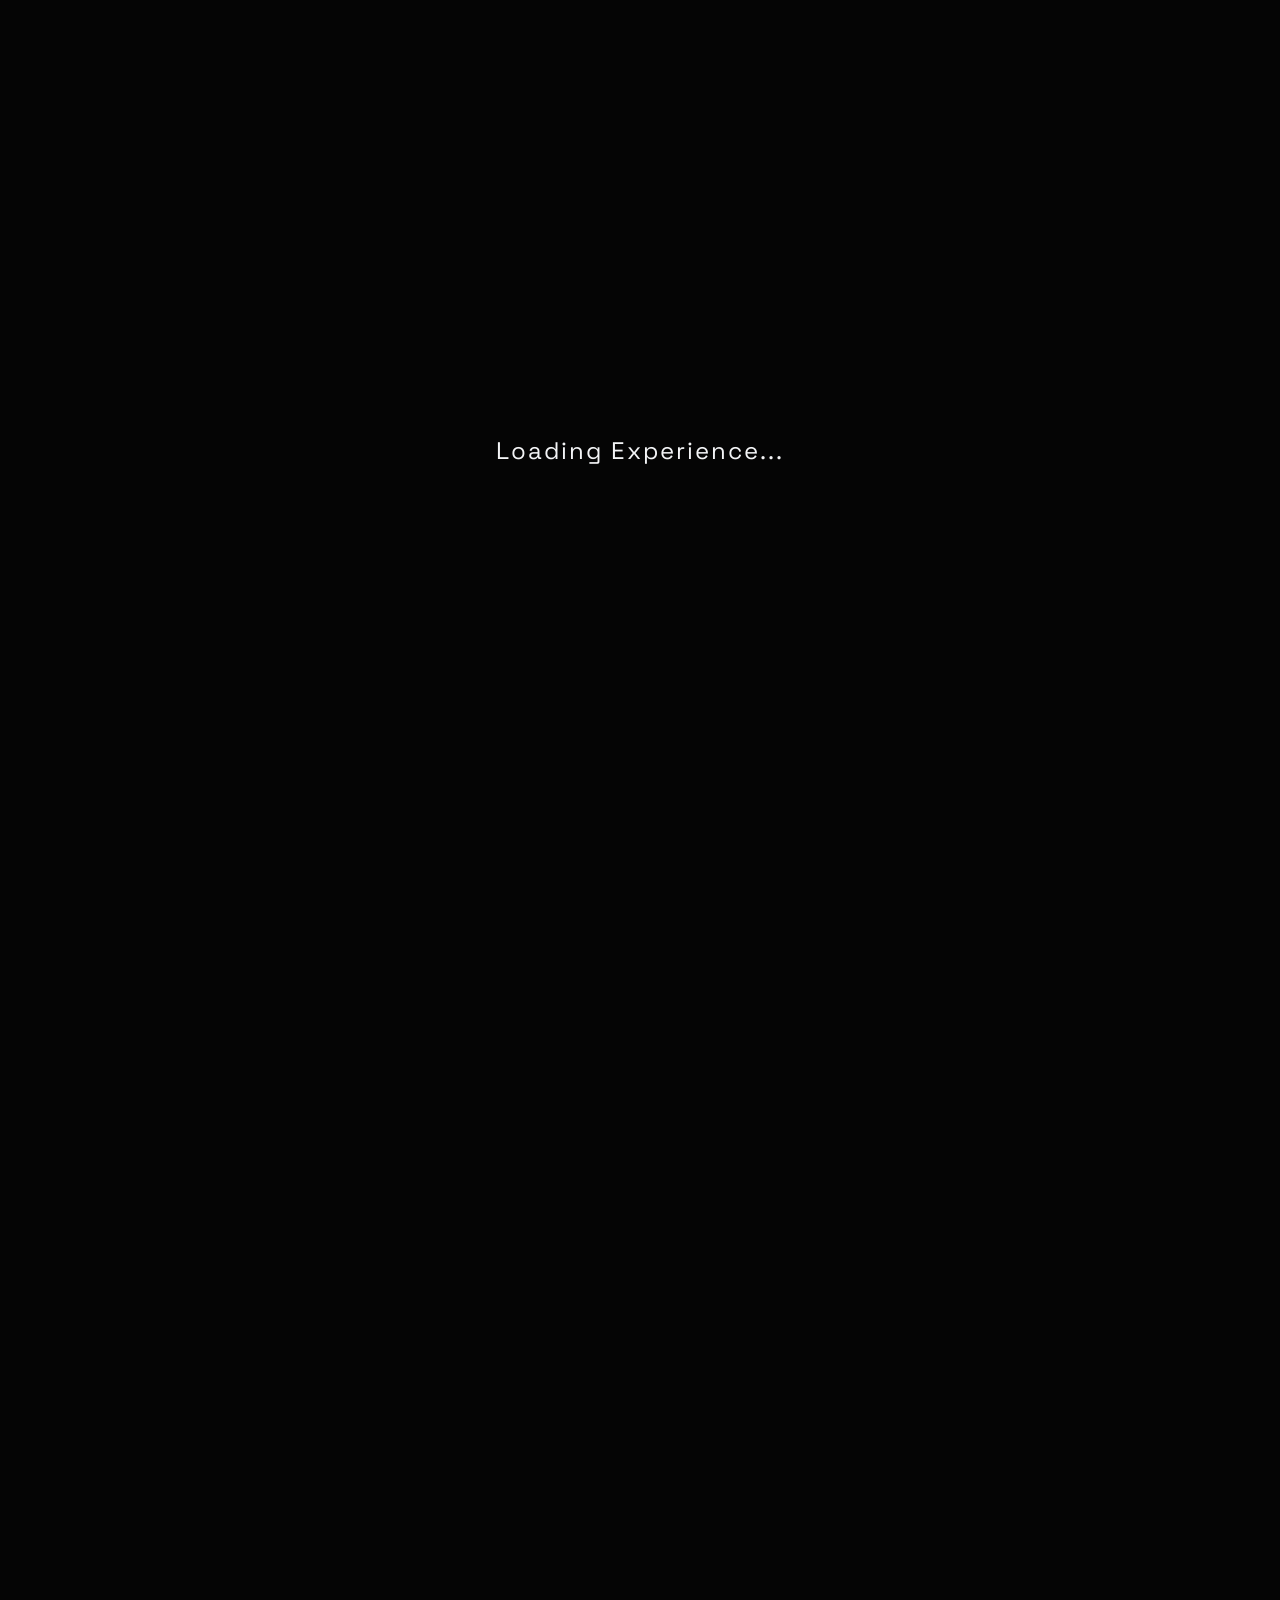
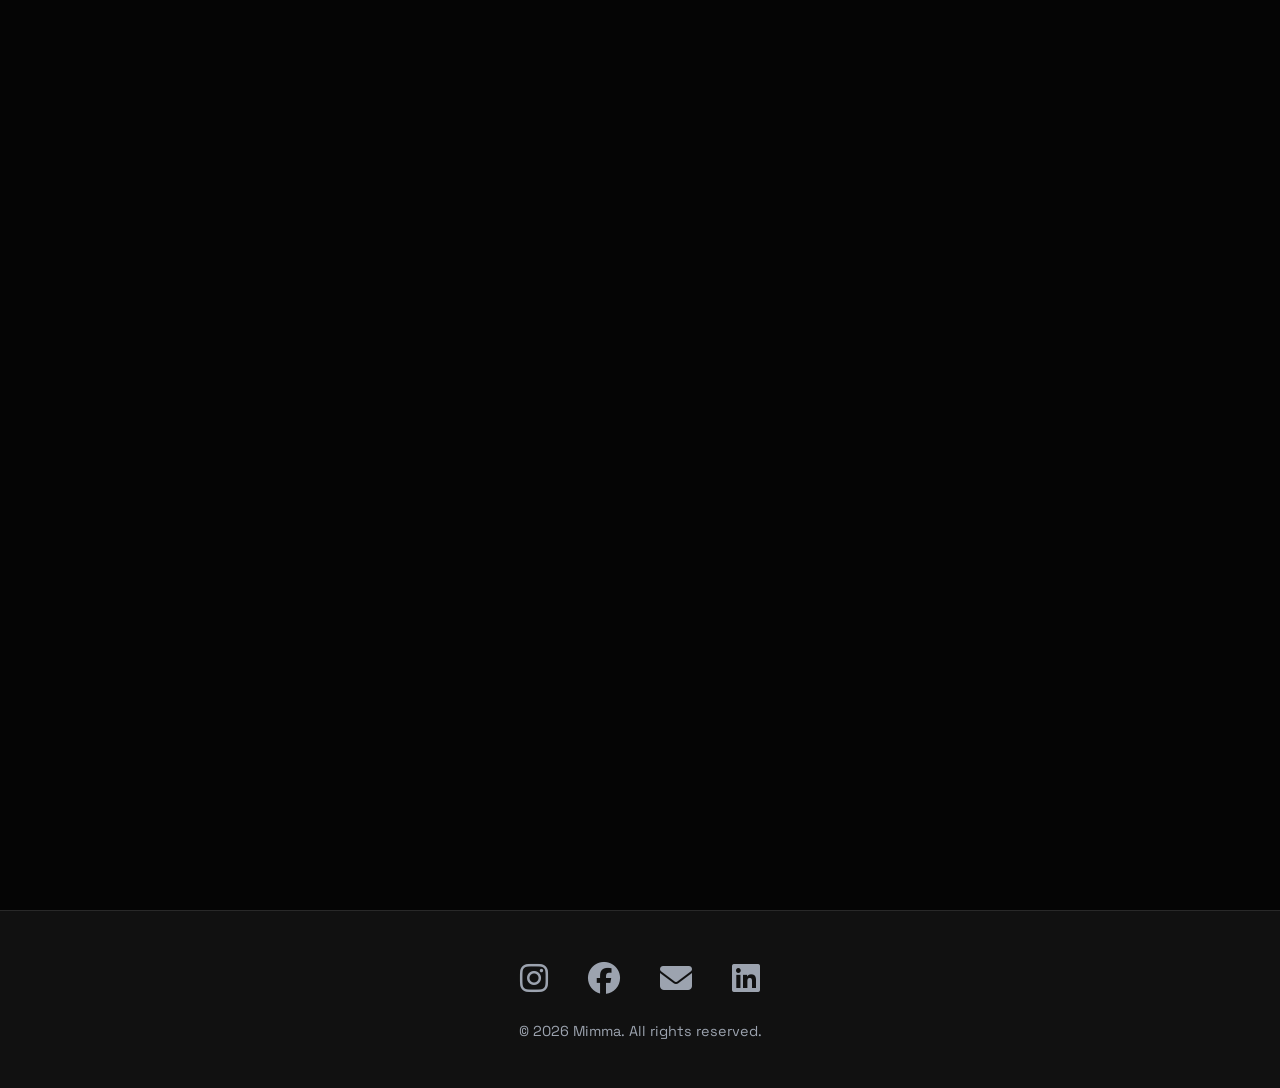
==== index.html @ 3e8c5098 "Update and rename p3.html to index.html" ====
<!DOCTYPE html>
<html lang="en" data-theme="dark">
<head>
    <meta charset="UTF-8">
    <meta name="viewport" content="width=device-width, initial-scale=1.0">
    <title>Mimma Yesmin | Portfolio</title>
    <link rel="stylesheet" href="style.css">
    <link rel="stylesheet" href="https://cdnjs.cloudflare.com/ajax/libs/font-awesome/6.4.0/css/all.min.css">
</head>
<body>

    <div class="preloader">
        <div class="loader-text">Loading Experience...</div>
    </div>

    <nav class="navbar">
        <div class="logo">Mimma<span>.</span></div>
        <ul class="nav-links">
            <li><a href="#home">Home</a></li>
            <li><a href="#about">About Me</a></li>
            <li><a href="#projects">Projects</a></li>
            <li><a href="#skills">Skills</a></li>
            <li><a href="#education">Education</a></li>
            <li><a href="#contact">Contact</a></li>
            <li>
                <button id="theme-toggle">
                    <i class="fa-solid fa-moon"></i>
                </button>
            </li>
        </ul>
    </nav>

    <header id="home" class="hero">
        <div class="hero-content reveal">
            <div class="hero-image">
                <img src="meaw.jpeg" alt="Mimma Yesmin" class="profile-pic"> 
            </div>
            <div class="hero-text">
                <p class="greeting">Welcome to my digital space</p>
                <h1>Mimma Yesmin</h1>
                <h2 class="subtitle">I build <span class="typing-text"></span><span class="cursor-blink">|</span></h2>
                <div class="hero-buttons">
                    <a href="#projects" class="btn primary">View Projects</a>
                    <a href="#contact" class="btn secondary">Let's Talk</a>
                </div>
            </div>
        </div>
        <div class="animated-grid"></div>
    </header>

    <section id="about" class="about-section">
        <div class="section-header reveal">
            <h2>About Me</h2>
            <div class="line"></div>
        </div>
        
        <div class="about-content reveal">
            <div class="about-text">
                <p>Hello! I'm <strong>Mimma Yesmin</strong>. I'm a third year Engineering student majoring in Computer Science and Engineering, with hands-on experience in machine learning and web development.</p>
                <p>I am especially interested in machine learning and Artificial Intelligence. I also like to travel.</p>
            </div>
        </div>
    </section>

    <section id="projects" class="projects-section">
        <div class="section-header reveal">
            <h2>Featured Work</h2>
            <div class="line"></div>
        </div>
        
        <div class="project-grid reveal">
            <div class="project-card">
                <div class="card-header">
                    <i class="fa-solid fa-heart-pulse icon"></i>
                    <div class="links">
                        <a href="#" target="_blank" title="View Source Code">
                            <i class="fa-brands fa-github"></i>
                        </a>
                        <a href="https://prescrima.web.app" target="_blank" title="View Live Project">
                            <i class="fa-solid fa-arrow-up-right-from-square"></i>
                        </a>
                    </div>
                </div>
                <h3>Prescrima</h3>
                <p>A digital healthcare ecosystem for modern medical record management and emergency blood donation coordination.</p>
                <div class="skill-tags">
                    <span>HTML</span>
                    <span>CSS</span>
                    <span>JS</span>
                    <span>Firebase</span>
                </div>
            </div>

            <div class="project-card">
                <div class="card-header">
                    <i class="fa-solid fa-paw icon"></i>
                    <div class="links">
                        <a href="#" target="_blank" title="View Source Code">
                            <i class="fa-brands fa-github"></i>
                        </a>
                        <a href="#" target="_blank" title="View Live Project">
                            <i class="fa-solid fa-arrow-up-right-from-square"></i>
                        </a>
                    </div>
                </div>
                <h3>PetCare</h3>
                <p>A unified frontend architecture bridging e-commerce and scheduling for centralized pet care services.</p>
                <div class="skill-tags">
                    <span>HTML</span>
                    <span>CSS</span>
                    <span>JavaScript</span>
                </div>
            </div>
        </div>
    </section>

    <section id="skills" class="skills-section">
        <div class="section-header reveal">
            <h2>My Skills</h2>
            <div class="line"></div>
        </div>
        
        <div class="skills-grid reveal">
            <div class="skill-box">
                <i class="fa-solid fa-language skill-icon"></i>
                <h3>Language</h3>
                <div class="skill-tags">
                    <span>Bengali</span>
                    <span>English</span>
                    <span>Hindi</span> 
                </div>
            </div>

            <div class="skill-box">
                <i class="fa-solid fa-code skill-icon"></i>
                <h3>Web Development</h3>
                <div class="skill-tags">
                    <span>HTML</span>
                    <span>CSS</span>
                    <span>JavaScript</span> 
                </div>
            </div>

            <div class="skill-box">
                <i class="fa-solid fa-code skill-icon"></i>
                <h3>Programming Language</h3>
                <div class="skill-tags">
                    <span>C</span>
                    <span>C++</span>
                    <span>Python</span>
                    <span>Java</span> 
                    <span>JavaScript</span>
                </div>
            </div>
            
            <div class="skill-box">
                <i class="fa-solid fa-brain skill-icon"></i>
                <h3>Others</h3>
                <div class="skill-tags">
                    <span>DSA</span>
                    <span>OOP</span>
                    <span>Computer Networks</span>
                    <span>Computer Graphics</span>
                    <span>Database Management</span>
                    <span>Digital Signal Processing</span>
                </div>
            </div>

            <div class="skill-box">
                <i class="fa-brands fa-linux skill-icon"></i>
                <h3>Tools & OS</h3>
                <div class="skill-tags">
                    <span>Ubuntu</span>
                    <span>MySQL</span>
                    <span>Cisco Packet Tracer</span>
                    <span>VS Code</span>
                    <span>Github</span>
                    <span>Matlab</span>
                </div>
            </div>
        </div>
    </section>

    <section id="education" class="education-section">
        <div class="section-header reveal">
            <div class="title-with-icon">
                <i class="fa-solid fa-graduation-cap"></i>
                <h2>Education</h2>
            </div>
            <div class="line"></div>
        </div>
        
        <div class="edu-grid reveal">
            <div class="edu-card">
                <div class="edu-content">
                    <h3>B.Sc. in Computer Science & Engineering</h3>
                    <div class="edu-text-wrapper">
                        <span class="edu-institute">Varendra University, Rajshahi</span>
                        <span class="edu-duration">Passing Year: 2027</span>
                    </div>
                </div>
            </div>
            
            <div class="edu-card">
                <div class="edu-content">
                    <h3>Higher School Certificate (HSC)</h3>
                    <div class="edu-text-wrapper">
                        <span class="edu-institute">Metropolitan College, Sapura</span>
                        <span class="edu-duration">Passing Year: 2021 - GPA: 5.00</span>
                    </div>
                </div>
            </div>
        </div>
    </section>

   <section id="contact" class="contact-section reveal">
        <div class="contact-container">
            <div class="contact-left">
                <span class="contact-label">CONTACT</span>
                <h2 class="contact-heading">Let's turn ideas into digital reality.</h2>
                <p class="contact-desc">I'm open to Web Development, Machine Learning, and innovative tech opportunities.</p>
                
                <div class="contact-buttons">
                    <a href="mailto:mimmayesmin@gmail.com" class="c-btn c-btn-primary">Email Me <i class="fa-regular fa-envelope"></i></a>
                    <a href="https://linkedin.com/in/mimma" target="_blank" class="c-btn c-btn-outline">LinkedIn <i class="fa-brands fa-linkedin-in"></i></a>
                    <a href="https://github.com/mimma" target="_blank" class="c-btn c-btn-outline">GitHub <i class="fa-brands fa-github"></i></a>
                </div>
            </div>

            <div class="contact-right">
                <div class="info-card">
                    <div class="info-item">
                        <i class="fa-regular fa-envelope"></i>
                        <span>mimmayesmin@gmail.com</span>
                    </div>
                    <div class="info-item">
                        <i class="fa-brands fa-facebook"></i>
                        <span>Mimma Yesmin</span>
                    </div>
                    
                    <div class="info-item">
                        <i class="fa-brands fa-github"></i>
                        <span>github.com/mimmayesmin</span>
                    </div>
                    <div class="info-item">
                        <i class="fa-solid fa-graduation-cap"></i>
                        <span>Varendra University</span>
                    </div>
                    <div class="info-item">
                        <i class="fa-solid fa-location-dot"></i>
                        <span>Rajshahi, Bangladesh</span>
                    </div>
                </div>
            </div>
        </div>
    </section>


    <footer class="footer">
        <div class="footer-content">
            <div class="social-links">
                <a href="https://instagram.com/mimma_yesmin" target="_blank" title="Instagram"><i class="fa-brands fa-instagram"></i></a>
                <a href="https://facebook.com/mimma.yesmin.2025" target="_blank" title="Facebook"><i class="fa-brands fa-facebook"></i></a>
                <a href="mailto:mimmayesmin@gmail.com" title="Email"><i class="fa-solid fa-envelope"></i></a>
                <a href="https://linkedin.com/in/username" target="_blank" title="LinkedIn"><i class="fa-brands fa-linkedin"></i></a>
            </div>
            <p class="copyright">&copy; 2026 Mimma. All rights reserved.</p>
        </div>
    </footer>

    <script src="script.js"></script>
</body>
</html>
---- style.css ----
@import url('https://fonts.googleapis.com/css2?family=Inter:wght@300;400;600;800&family=Space+Grotesk:wght@500;700&display=swap');

/* Dynamic Theme Variables */
:root[data-theme="dark"] {
    --bg-color: #050505;
    --surface-color: #111111;
    --text-main: #f3f4f6;
    --text-muted: #9ca3af;
    --accent: #3b82f6; 
    --accent-glow: rgba(59, 130, 246, 0.15);
    --border: rgba(255, 255, 255, 0.1);
}

:root[data-theme="light"] {
    --bg-color: #ffffff;
    --surface-color: #f3f3f3;
    --text-main: #0f172a;
    --text-muted: #536277;
    --accent: #2563eb; 
    --accent-glow: rgba(37, 99, 235, 0.15);
    --border: rgba(0, 0, 0, 0.1);
}

* {
    margin: 0;
    padding: 0;
    box-sizing: border-box;
}

html {
    scroll-behavior: smooth;
}

body {
    background-color: var(--bg-color);
    color: var(--text-main);
    font-family: 'Inter', sans-serif;
    overflow-x: hidden;
    transition: background-color 0.5s ease, color 0.5s ease;
}

/* Preloader */
.preloader {
    position: fixed;
    inset: 0;
    background: var(--bg-color);
    display: flex;
    justify-content: center;
    align-items: center;
    z-index: 10000;
    transition: opacity 1s ease, visibility 1s ease;
}

.preloader.fade-out {
    opacity: 0;
    visibility: hidden;
}

.loader-text {
    font-family: 'Space Grotesk', sans-serif;
    font-size: 1.5rem;
    letter-spacing: 2px;
    animation: pulse 1.5s infinite;
}

/* Navbar */
.navbar {
    position: fixed;
    top: 0;
    width: 100%;
    display: flex;
    justify-content: space-between;
    align-items: center;
    padding: 1.5rem 5%;
    background: rgba(var(--bg-color), 0.8);
    backdrop-filter: blur(12px);
    z-index: 1000;
    border-bottom: 1px solid var(--border);
}

.logo {
    font-family: 'Space Grotesk', sans-serif;
    font-weight: 700;
    font-size: 1.5rem;
}

.logo span {
    color: var(--accent);
}

.nav-links {
    display: flex;
    gap: 2rem;
    list-style: none;
    align-items: center;
}

.nav-links a, #theme-toggle {
    color: var(--text-main);
    text-decoration: none;
    font-weight: 500;
    background: none;
    border: none;
    font-size: 1rem;
    transition: color 0.3s;
    cursor: pointer;
}

.nav-links a:hover, #theme-toggle:hover {
    color: var(--accent);
}

/* Hero Section */
.hero {
    min-height: 100vh;
    display: flex;
    flex-direction: column;
    justify-content: center;
    padding: 0 10%;
    position: relative;
}

.hero-content {
    display: flex;
    align-items: center; 
    gap: 4rem; 
}

.greeting {
    color: var(--accent);
    font-family: 'Space Grotesk', sans-serif;
    margin-bottom: 1rem;
}

.hero h1 {
    font-size: 5rem;
    font-weight: 800;
    line-height: 1.1;
    margin-bottom: 1rem;
}

.subtitle {
    font-size: 2rem;
    color: var(--text-muted);
    font-weight: 400;
    margin-bottom: 2.5rem;
}

.cursor-blink {
    animation: blink 1s infinite;
    color: var(--accent);
}
.profile-pic {
    width: 220px;
    height: 220px;
    border-radius: 50%;
    object-fit: cover;
    border: 4px solid var(--accent);
    box-shadow: 0 10px 30px var(--accent-glow);
    transition: transform 0.4s ease;
}

.profile-pic:hover {
    transform: scale(1.05);
}

.btn {
    padding: 1rem 2rem;
    border-radius: 4px;
    text-decoration: none;
    font-weight: 600;
    display: inline-block;
    transition: transform 0.3s, box-shadow 0.3s;
}

.btn.primary {
    background: var(--accent);
    color: #fff;
}

.btn.primary:hover {
    transform: translateY(-3px);
    box-shadow: 0 10px 20px var(--accent-glow);
}

.btn.secondary {
    background: transparent;
    border: 1px solid var(--accent);
    color: var(--accent);
    margin-left: 1rem;
}

.btn.secondary:hover {
    background: var(--accent-glow);
}

/* Scroll Reveal Classes */
.reveal {
    opacity: 0;
    transform: translateY(50px);
    transition: all 0.8s cubic-bezier(0.5, 0, 0, 1);
}

.reveal.active {
    opacity: 1;
    transform: translateY(0);
}

/* =========================================
   Common Card Styles (Optimized DRY)
========================================= */
/* Project, Skill, Education, and Contact Info Cards Base Style */
.project-card, .skill-box, .edu-card, .info-card {
    background: var(--surface-color);
    border: 1px solid var(--border);
    border-radius: 12px;
    padding: 2.5rem 2rem;
    transition: transform 0.4s ease, border-color 0.4s ease, box-shadow 0.4s ease;
}

/* Common Hover Effect */
.project-card:hover, .skill-box:hover, .edu-card:hover, .info-card:hover {
    transform: translateY(-8px);
    border-color: var(--accent);
    box-shadow: 0 15px 35px var(--accent-glow);
}


/* =========================================
   Projects Section
========================================= */
.projects-section {
    padding: 100px 10%;
}

.section-header {
    margin-bottom: 3rem;
}

.section-header h2 {
    font-size: 2.5rem;
    font-family: 'Space Grotesk', sans-serif;
    margin-bottom: 10px;
}

.section-header .line {
    width: 80px;
    height: 4px;
    background-color: var(--accent);
    border-radius: 2px;
}

.project-grid {
    display: grid;
    grid-template-columns: repeat(auto-fit, minmax(300px, 1fr));
    gap: 30px;
    margin-top: 40px;
}

/* Project Card Specific Layout */
.project-card {
    display: flex;
    flex-direction: column;
}

.card-header {
    display: flex;
    justify-content: space-between;
    align-items: center;
    margin-bottom: 1.5rem;
}

.card-header .icon {
    font-size: 2.5rem;
    color: var(--accent);
}

.card-header .links a {
    color: var(--text-muted);
    font-size: 1.3rem;
    margin-left: 15px;
    transition: color 0.3s ease, transform 0.3s ease;
    text-decoration: none;
    display: inline-block;
}

.card-header .links a:hover {
    color: var(--accent);
    transform: scale(1.1);
}

.project-card h3 {
    font-family: 'Space Grotesk', sans-serif;
    font-size: 1.5rem;
    margin-bottom: 15px;
    color: var(--text-main);
}

.project-card p {
    color: var(--text-muted);
    line-height: 1.6;
    margin-bottom: 25px;
    flex-grow: 1;
}

/* =========================================
   Skills Section
========================================= */
.skills-section {
    padding: 100px 10%;
}

.skills-grid {
    display: grid;
    grid-template-columns: repeat(auto-fit, minmax(280px, 1fr));
    gap: 2rem;
}

.skill-icon {
    font-size: 2.5rem;
    color: var(--accent);
    margin-bottom: 1.5rem;
    transition: transform 0.4s ease;
}

.skill-box:hover .skill-icon {
    transform: scale(1.1) rotate(5deg);
}

.skill-box h3 {
    font-family: 'Space Grotesk', sans-serif;
    font-size: 1.5rem;
    margin-bottom: 1.5rem;
}

.skill-tags {
    display: flex;
    flex-wrap: wrap;
    gap: 0.8rem;
}

.skill-tags span {
    background: var(--accent-glow);
    color: var(--text-main);
    padding: 0.5rem 1rem;
    border-radius: 50px;
    font-size: 0.9rem;
    font-weight: 500;
    border: 1px solid rgba(59, 130, 246, 0.2);
    transition: background 0.3s, transform 0.3s, color 0.3s;
    cursor: default; 
}

.skill-tags span:hover {
    background: var(--accent);
    color: #fff;
    transform: scale(1.05);
    box-shadow: 0 5px 15px var(--accent-glow);
}

/* =========================================
   About Section
========================================= */
.about-section {
    padding: 100px 10%;
}

.about-content {
    display: flex;
    gap: 4rem;
    align-items: center;
}

.about-text {
    flex: 1.2;
    font-size: 1.1rem;
    color: var(--text-muted);
    line-height: 1.8;
}

.about-text p {
    margin-bottom: 1.5rem;
}

.about-text strong {
    color: var(--accent);
}

/* =========================================
   Education Section
========================================= */
.education-section {
    padding: 100px 10%;
}

.title-with-icon {
    display: flex;
    align-items: center;
    gap: 15px; 
    margin-bottom: 2rem;
}

.title-with-icon i {
    font-size: 2.5rem;
    color: var(--accent);
}

.title-with-icon h2 {
    margin-bottom: 0 !important; 
    font-family: 'Space Grotesk', sans-serif;
}

.edu-grid {
    display: grid;
    grid-template-columns: repeat(auto-fit, minmax(340px, 1fr)); 
    gap: 2rem;
    max-width: 1000px;
    margin: 0 auto;
}

.edu-content h3 {
    font-family: 'Space Grotesk', sans-serif;
    font-size: 1.3rem;
    color: var(--text-main);
    margin-bottom: 1rem;
}

.edu-text-wrapper {
    display: flex;
    flex-direction: column;
    gap: 0.4rem;
}

.edu-institute {
    font-size: 1.05rem;
    color: var(--text-muted); 
    font-weight: 500;
}

.edu-duration {
    font-size: 0.9rem;
    color: var(--accent);
    font-family: 'Space Grotesk', sans-serif;
    font-weight: 600;
}

/* =========================================
   Contact Section (Modern Split Layout)
========================================= */
.contact-section {
    padding: 100px 10%;
}

.contact-container {
    display: flex;
    justify-content: space-between;
    align-items: center;
    gap: 4rem;
    /* ব্যাকগ্রাউন্ড ও বর্ডার রিমুভ করা হয়েছে যাতে এটি ফ্লেক্স-বক্স হিসেবে কাজ করে */
    position: relative;
    overflow: hidden;
}

/* Left Side Layout */
.contact-left {
    flex: 1.2;
    z-index: 1;
}

.contact-label {
    color: var(--accent);
    font-size: 0.85rem;
    font-weight: 600;
    letter-spacing: 3px;
    text-transform: uppercase;
    display: block;
    margin-bottom: 1rem;
}

.contact-heading {
    font-size: 3.5rem;
    font-family: 'Space Grotesk', sans-serif;
    font-weight: 800;
    line-height: 1.1;
    color: var(--text-main);
    margin-bottom: 1.5rem;
}

.contact-desc {
    color: var(--text-muted);
    font-size: 1.1rem;
    line-height: 1.6;
    margin-bottom: 2.5rem;
    max-width: 90%;
}

/* Custom Pill Buttons (Like Skill Tags) */
.contact-buttons {
    display: flex;
    gap: 1rem;
    flex-wrap: wrap;
}

.c-btn {
    padding: 0.8rem 1.8rem;
    border-radius: 50px;
    font-weight: 600;
    font-size: 0.95rem;
    display: inline-flex;
    align-items: center;
    gap: 0.6rem;
    text-decoration: none;
    cursor: pointer;
    
    /* স্কিল ট্যাগের মতো নরমাল স্টাইল (হালকা ব্যাকগ্রাউন্ড) */
    background: var(--accent-glow);
    color: var(--text-main);
    border: 1px solid rgba(59, 130, 246, 0.2);
    transition: background 0.3s, transform 0.3s, color 0.3s, box-shadow 0.3s;
}

.c-btn:hover {
    /* হোভার বা টাচ করলে স্কিল কার্ডের মতো ব্লু (Accent) হবে */
    background: var(--accent);
    color: #fff;
    transform: scale(1.05);
    box-shadow: 0 5px 15px var(--accent-glow);
}

/* .info-card এর স্টাইল এখন Common Styles ব্লকে দেওয়া আছে */

.info-item {
    display: flex;
    align-items: center;
    gap: 1.2rem;
    margin-bottom: 1.5rem;
}

.info-item:last-child {
    margin-bottom: 0;
}

.info-item i {
    font-size: 1.2rem;
    color: var(--accent);
    width: 20px;
    text-align: center;
}

.info-item span {
    color: var(--text-main);
    font-size: 1rem;
}

/* Responsive adjust for smaller screens */
@media screen and (max-width: 992px) {
    .contact-container {
        flex-direction: column;
        padding: 0;
        gap: 3rem;
    }
    
    .contact-heading {
        font-size: 2.5rem;
    }
    
    .contact-desc {
        max-width: 100%;
    }
}

/* =========================================
   Footer Section
========================================= */
.footer {
    background: var(--surface-color);
    border-top: 1px solid var(--border);
    padding: 3rem 10%;
    text-align: center;
}

.footer-content {
    display: flex;
    flex-direction: column;
    align-items: center;
    gap: 1.5rem;
}

.social-links {
    display: flex;
    gap: 2.5rem;
}

.social-links a {
    color: var(--text-muted);
    font-size: 2rem;
    transition: color 0.3s cubic-bezier(0.4, 0, 0.2, 1), transform 0.3s ease;
}

.social-links a:hover {
    color: var(--accent);
    transform: translateY(-5px) scale(1.1);
}

.copyright {
    color: var(--text-muted);
    font-size: 0.9rem;
    font-family: 'Space Grotesk', sans-serif;
}

/* =========================================
   Responsive Adjustments
========================================= */
@media screen and (max-width: 768px) {
    .hero-content {
        flex-direction: column;
        text-align: center;
        gap: 2rem;
    }
    .hero h1 {
        font-size: 3rem;
    }
    .hero-buttons {
        display: flex;
        flex-direction: column;
        gap: 1rem;
        align-items: center;
    }
    .btn.secondary {
        margin-left: 0;
    }
    .about-content {
        flex-direction: column;
        gap: 3rem;
    }
    .edu-grid {
        grid-template-columns: 1fr; 
    }
}

/* =========================================
   Animations
========================================= */
@keyframes blink { 
    50% { opacity: 0; } 
}

@keyframes pulse { 
    50% { opacity: 0.5; } 
}
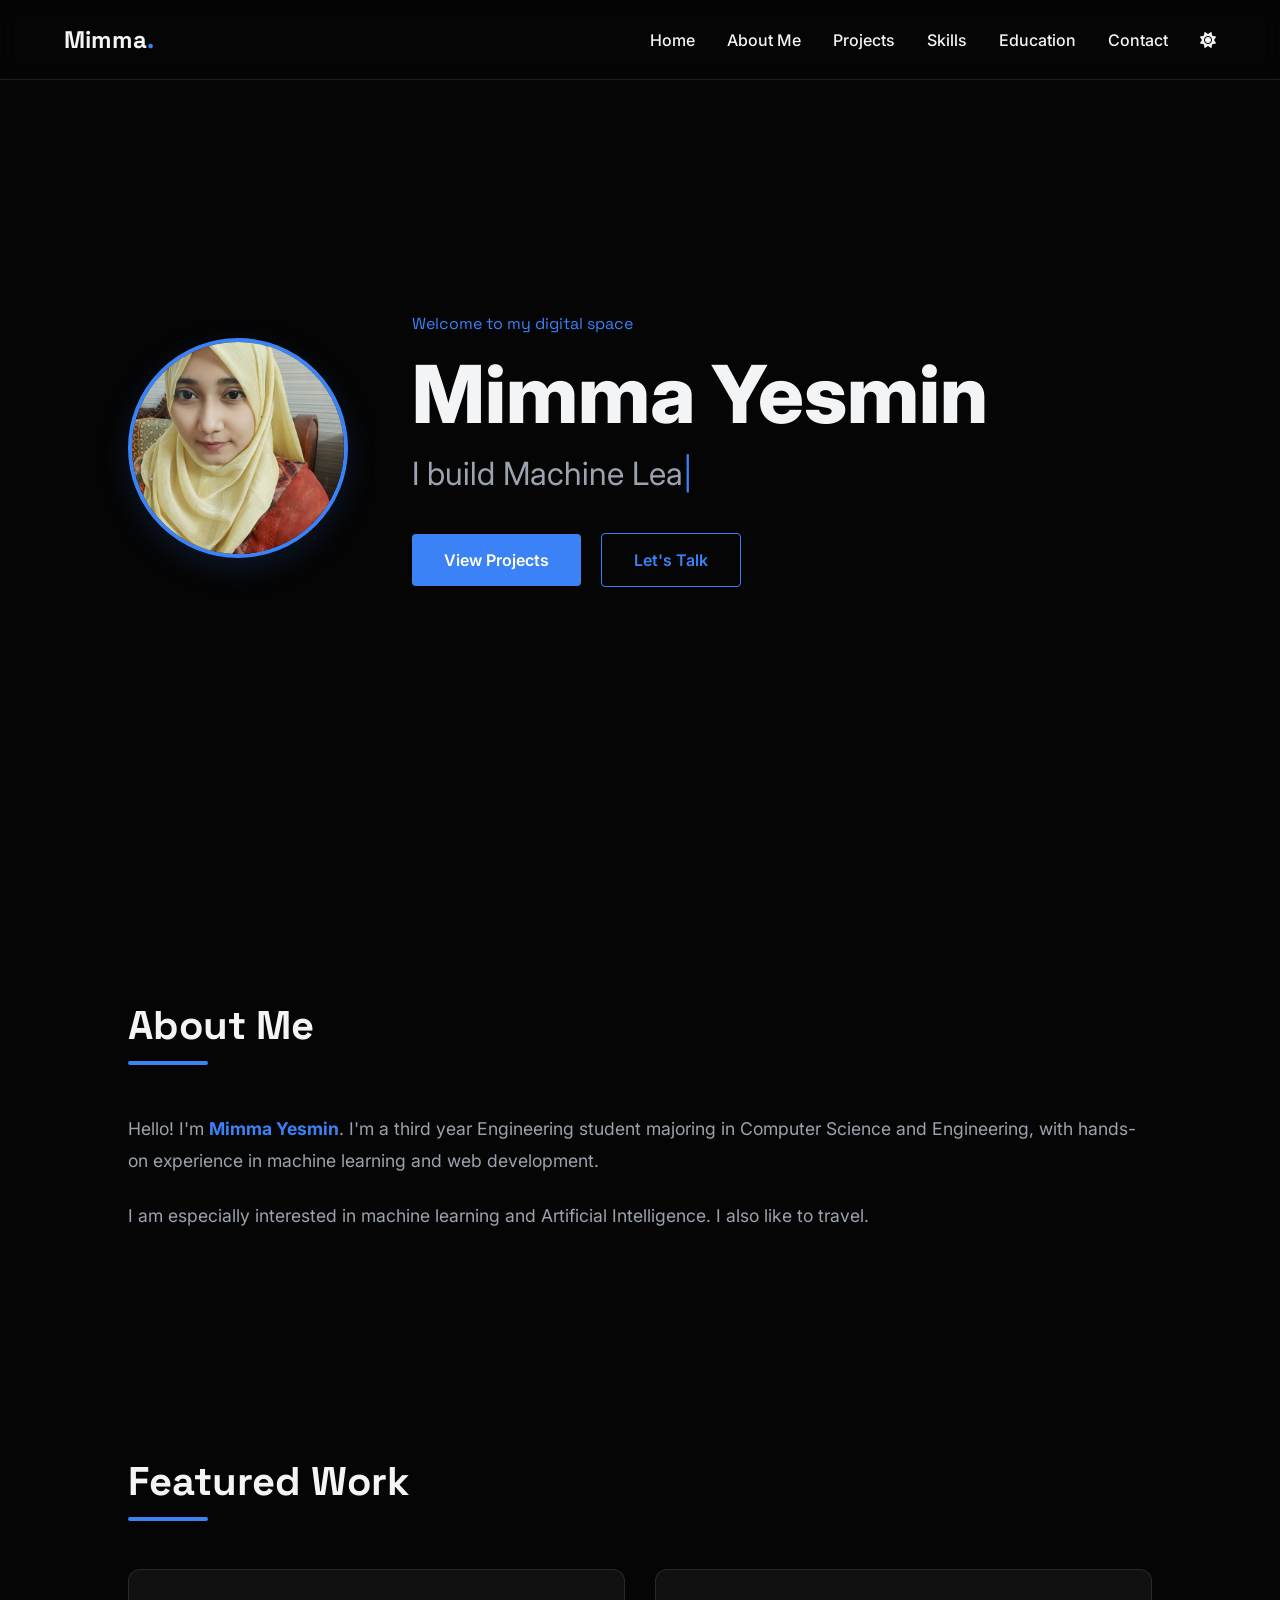
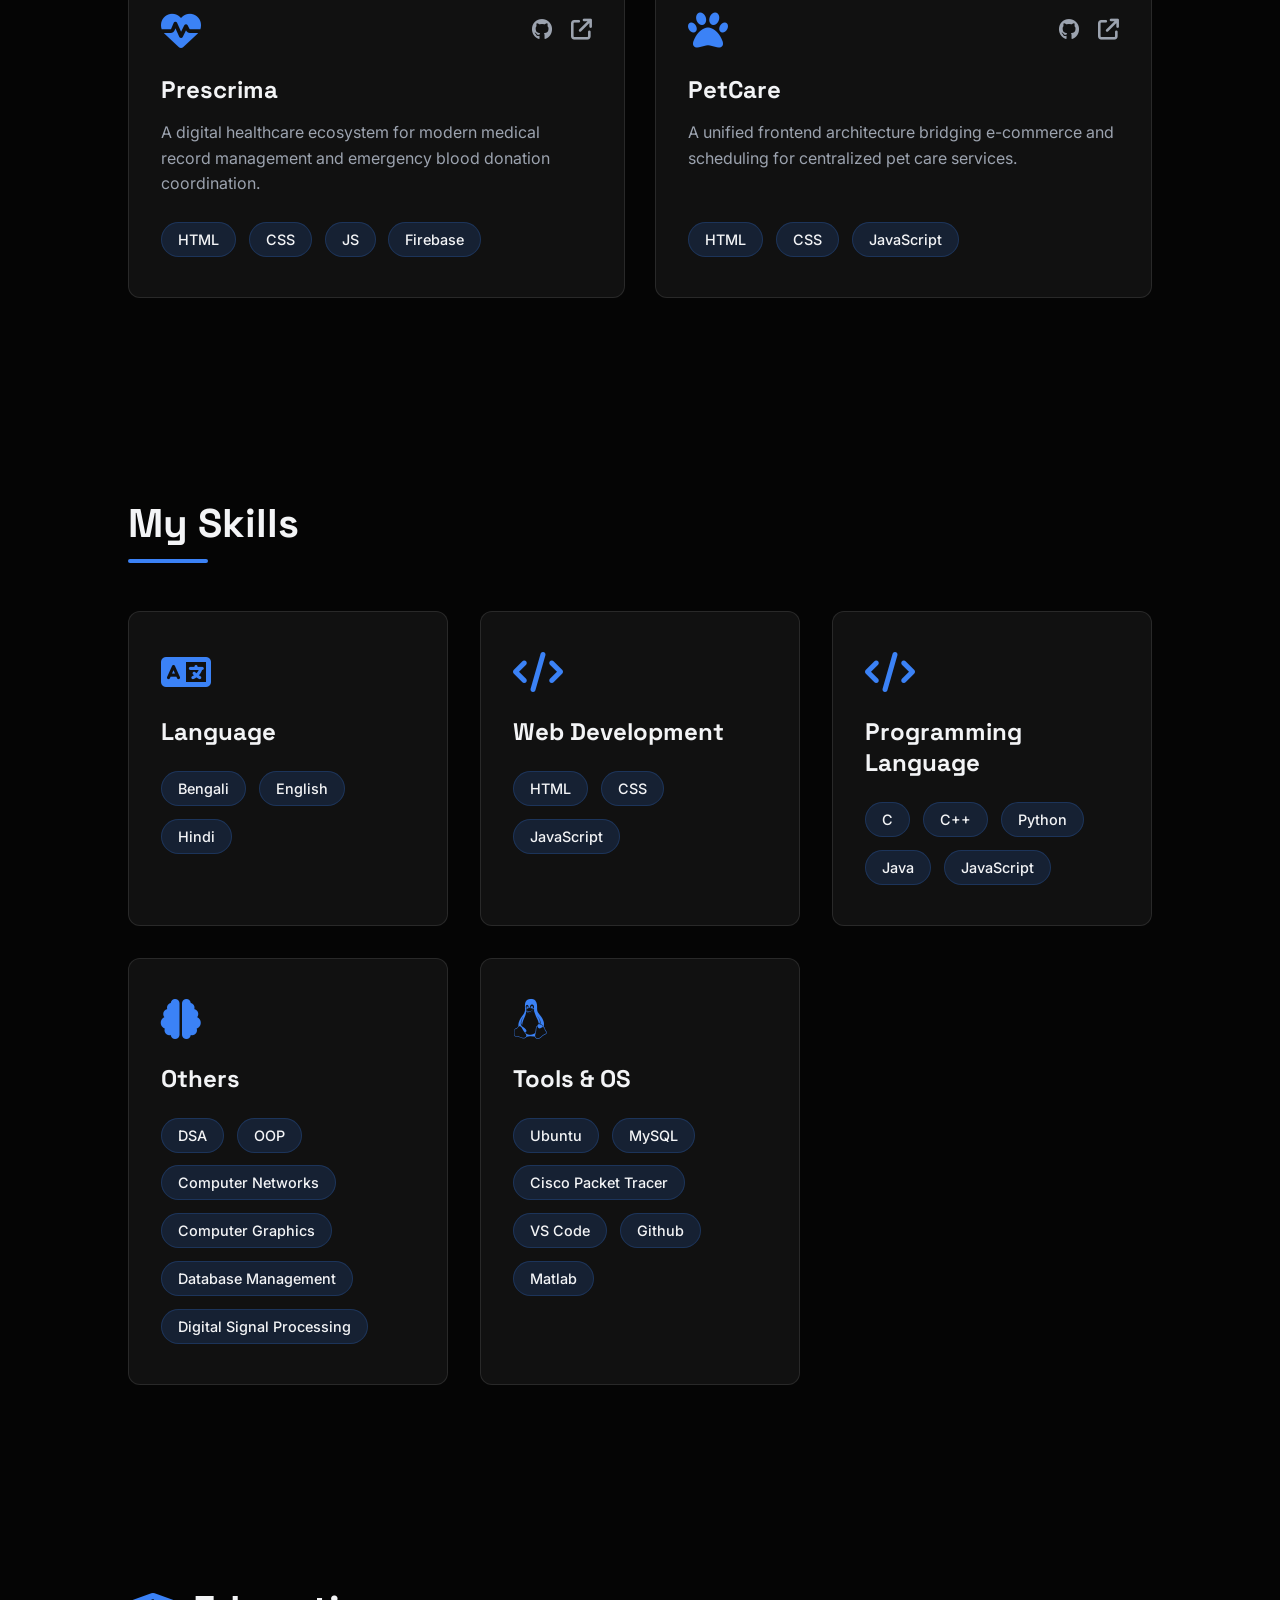
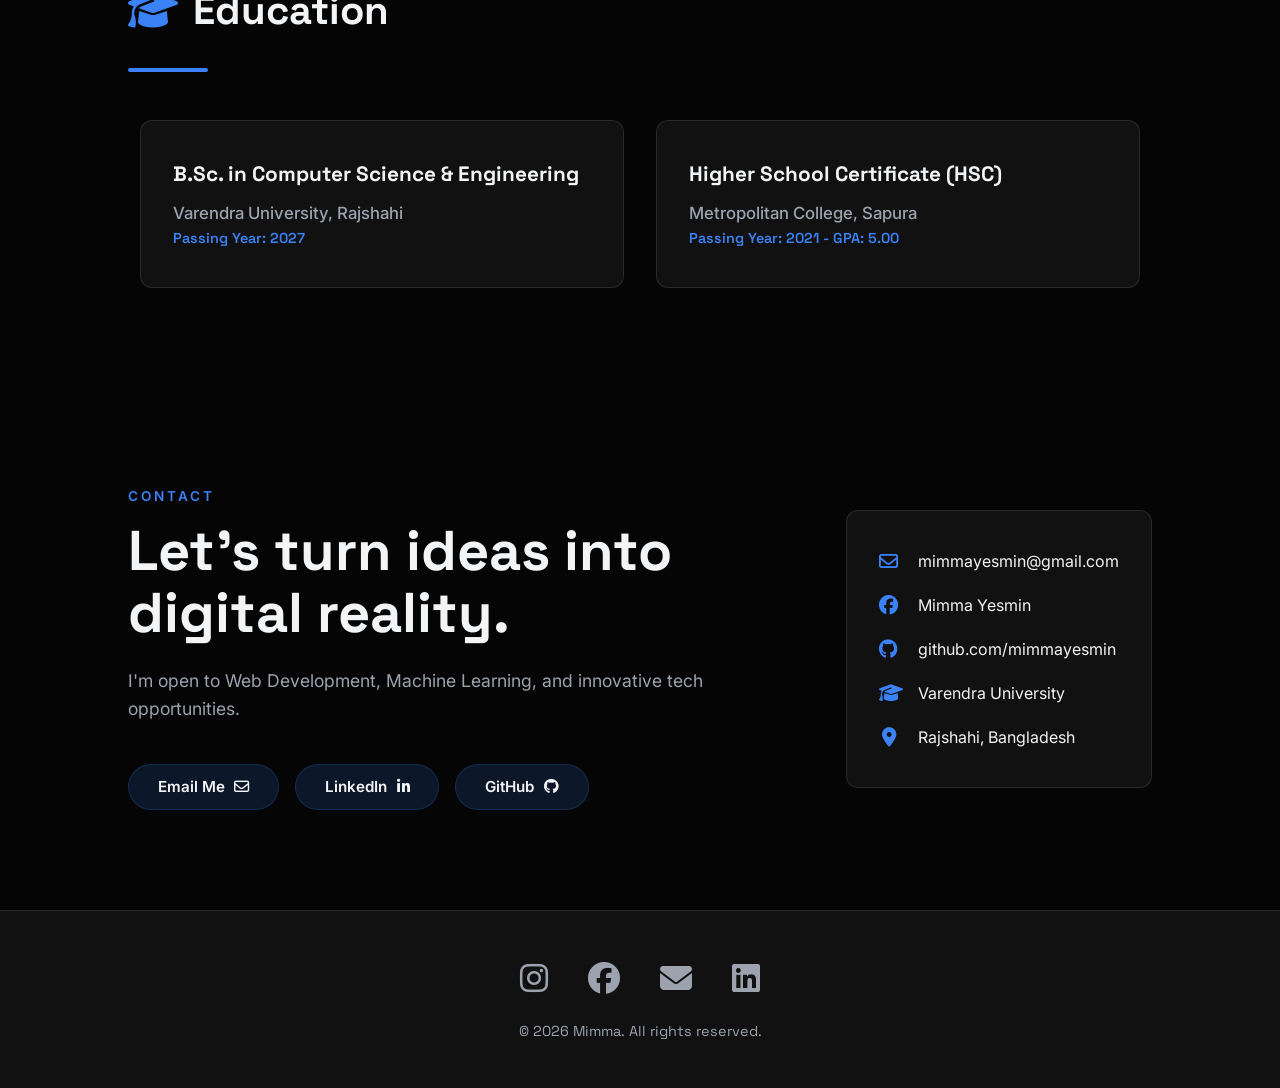
==== commit cd1423da: "Update index.html" ====
--- a/index.html
+++ b/index.html
@@ -33,7 +33,7 @@
     <header id="home" class="hero">
         <div class="hero-content reveal">
             <div class="hero-image">
-                <img src="meaw.jpeg" alt="Mimma Yesmin" class="profile-pic"> 
+                <img src="image.jpg" alt="Mimma Yesmin" class="profile-pic"> 
             </div>
             <div class="hero-text">
                 <p class="greeting">Welcome to my digital space</p>
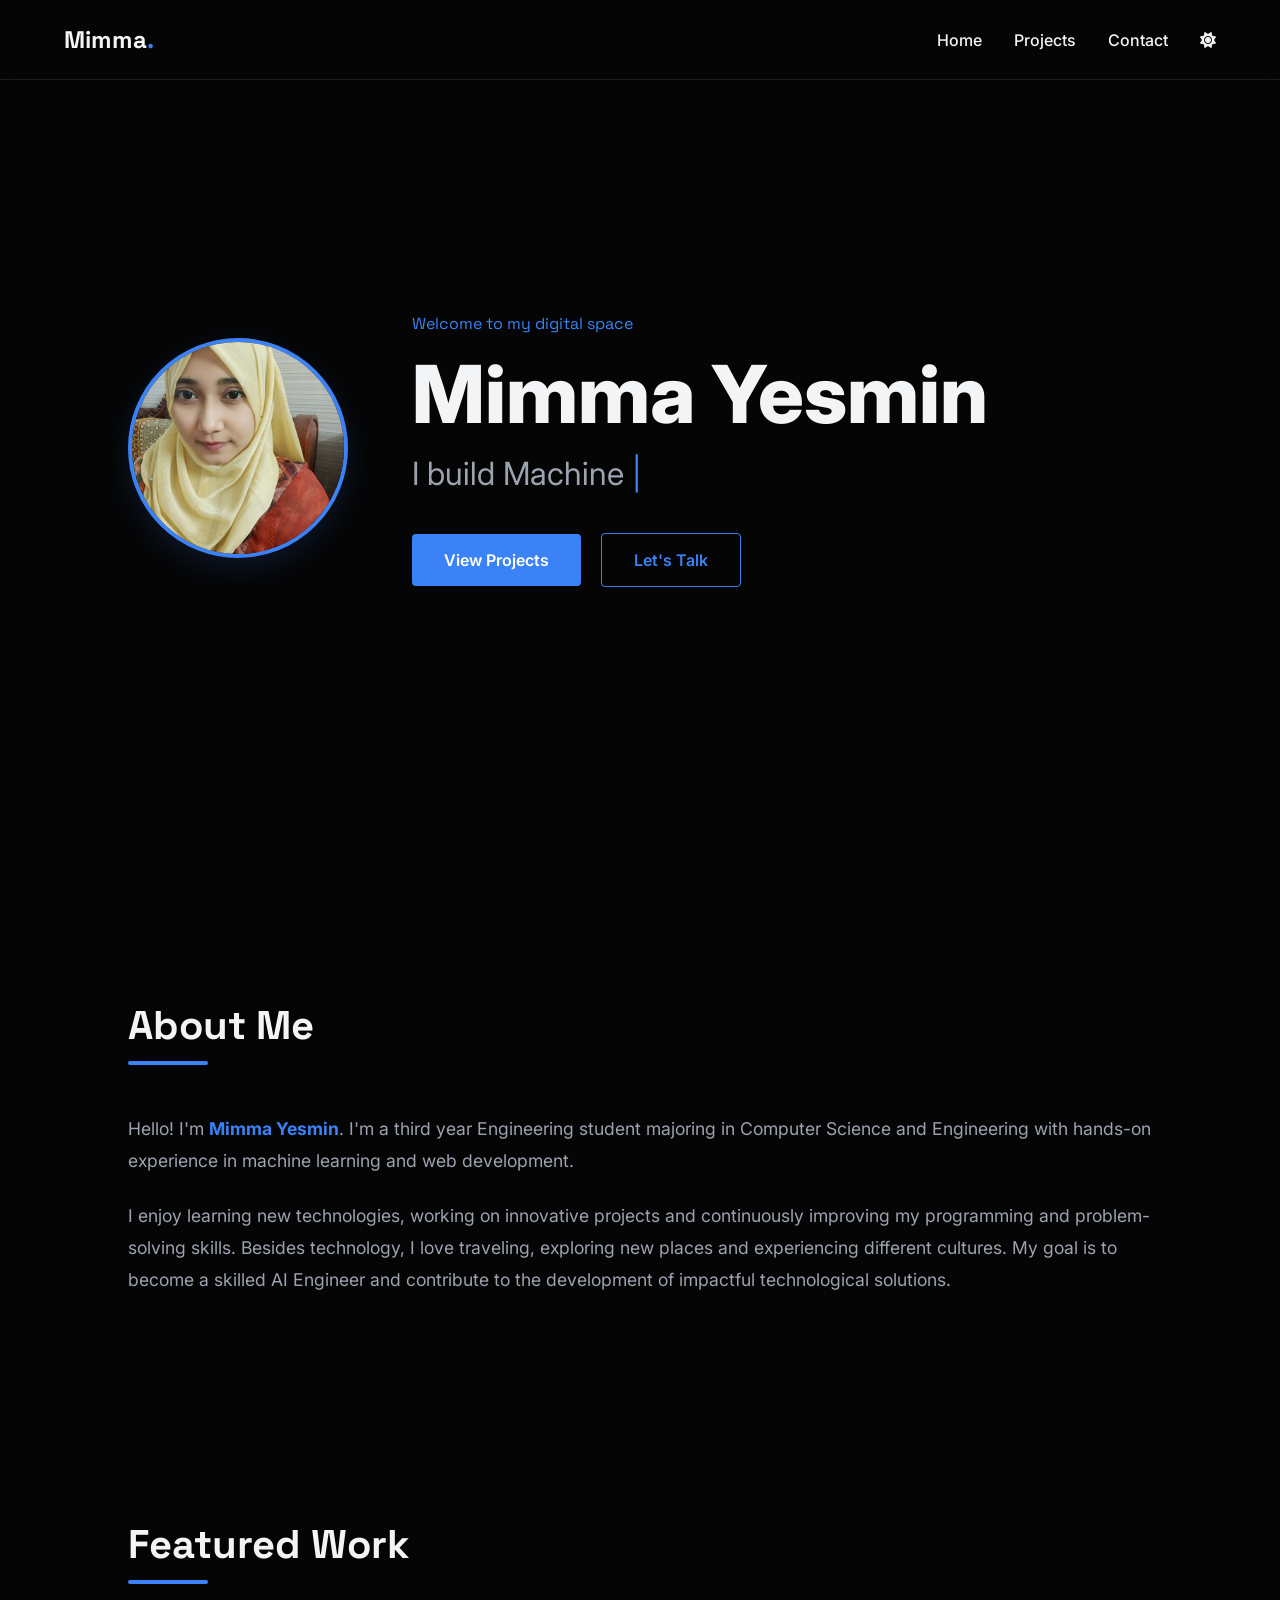
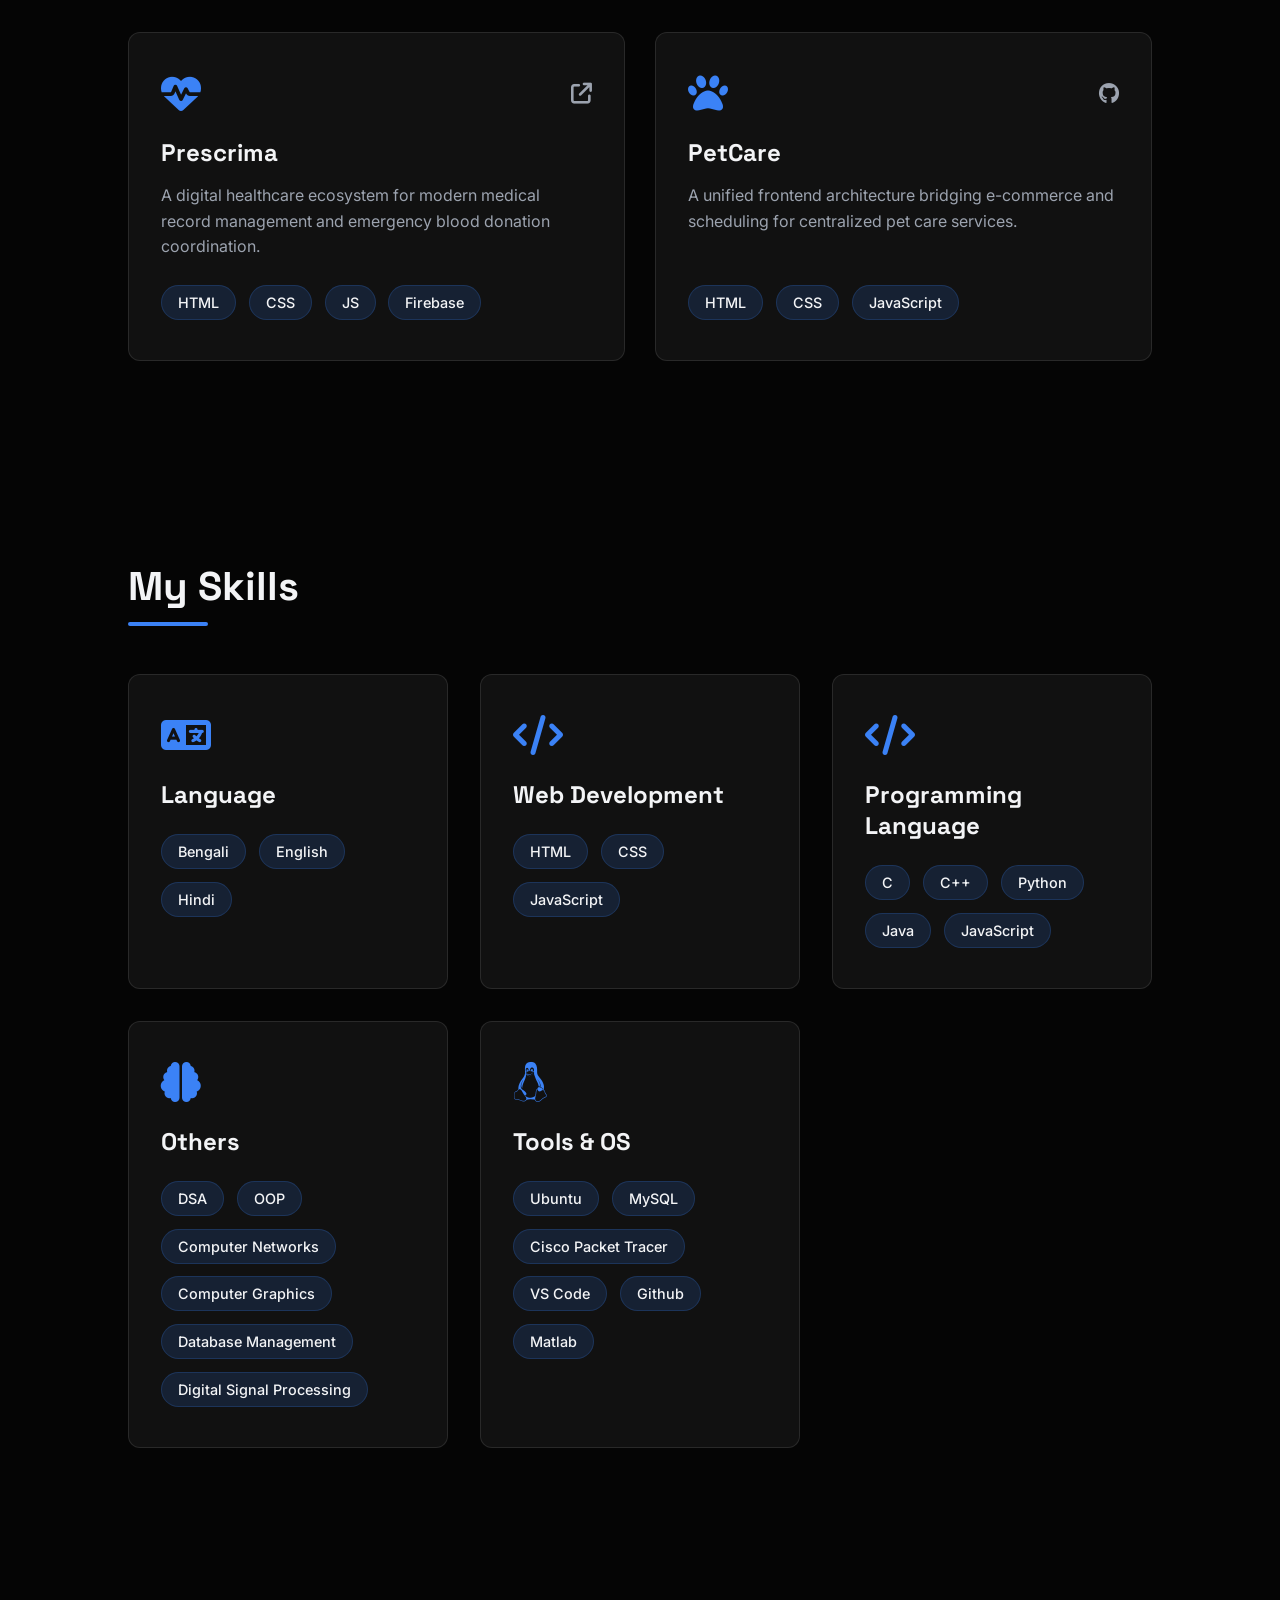
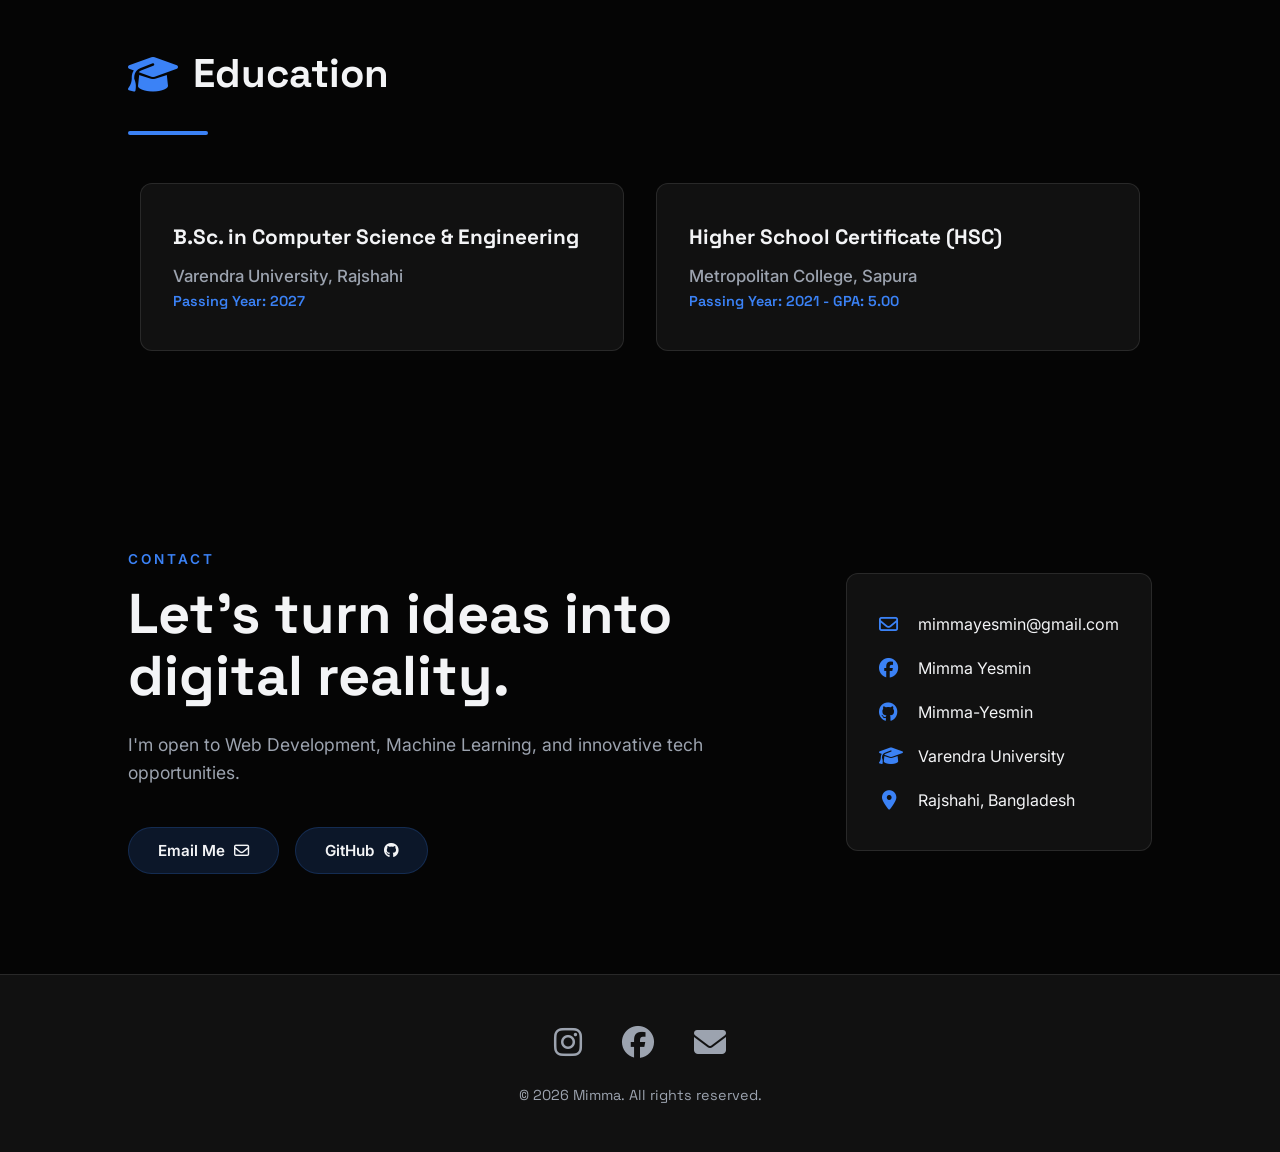
==== commit 8bb3b6d6: "Revise portfolio HTML structure and assets Updated the portfolio HTML structure and content, includi" ====
--- a/index.html
+++ b/index.html
@@ -4,7 +4,7 @@
     <meta charset="UTF-8">
     <meta name="viewport" content="width=device-width, initial-scale=1.0">
     <title>Mimma Yesmin | Portfolio</title>
-    <link rel="stylesheet" href="style.css">
+    <link rel="stylesheet" href="p3.css">
     <link rel="stylesheet" href="https://cdnjs.cloudflare.com/ajax/libs/font-awesome/6.4.0/css/all.min.css">
 </head>
 <body>
@@ -17,10 +17,7 @@
         <div class="logo">Mimma<span>.</span></div>
         <ul class="nav-links">
             <li><a href="#home">Home</a></li>
-            <li><a href="#about">About Me</a></li>
             <li><a href="#projects">Projects</a></li>
-            <li><a href="#skills">Skills</a></li>
-            <li><a href="#education">Education</a></li>
             <li><a href="#contact">Contact</a></li>
             <li>
                 <button id="theme-toggle">
@@ -33,7 +30,7 @@
     <header id="home" class="hero">
         <div class="hero-content reveal">
             <div class="hero-image">
-                <img src="image.jpg" alt="Mimma Yesmin" class="profile-pic"> 
+                <img src="meaw.jpeg" alt="Mimma Yesmin" class="profile-pic"> 
             </div>
             <div class="hero-text">
                 <p class="greeting">Welcome to my digital space</p>
@@ -56,8 +53,10 @@
         
         <div class="about-content reveal">
             <div class="about-text">
-                <p>Hello! I'm <strong>Mimma Yesmin</strong>. I'm a third year Engineering student majoring in Computer Science and Engineering, with hands-on experience in machine learning and web development.</p>
-                <p>I am especially interested in machine learning and Artificial Intelligence. I also like to travel.</p>
+                <p>Hello! I'm <strong>Mimma Yesmin</strong>. I'm a third year Engineering student majoring in Computer Science and Engineering with hands-on experience in machine learning and web development.</p>
+                <p>I enjoy learning new technologies, working on innovative projects and continuously improving my programming and problem-solving skills.
+
+Besides technology, I love traveling, exploring new places and experiencing different cultures. My goal is to become a skilled AI Engineer and contribute to the development of impactful technological solutions.</p>
             </div>
         </div>
     </section>
@@ -73,9 +72,7 @@
                 <div class="card-header">
                     <i class="fa-solid fa-heart-pulse icon"></i>
                     <div class="links">
-                        <a href="#" target="_blank" title="View Source Code">
-                            <i class="fa-brands fa-github"></i>
-                        </a>
+                       
                         <a href="https://prescrima.web.app" target="_blank" title="View Live Project">
                             <i class="fa-solid fa-arrow-up-right-from-square"></i>
                         </a>
@@ -95,12 +92,10 @@
                 <div class="card-header">
                     <i class="fa-solid fa-paw icon"></i>
                     <div class="links">
-                        <a href="#" target="_blank" title="View Source Code">
+                        <a href="https://github.com/Mimma-Yesmin/PetCare/blob/main/README.md" target="_blank" title="View Source Code">
                             <i class="fa-brands fa-github"></i>
                         </a>
-                        <a href="#" target="_blank" title="View Live Project">
-                            <i class="fa-solid fa-arrow-up-right-from-square"></i>
-                        </a>
+                        
                     </div>
                 </div>
                 <h3>PetCare</h3>
@@ -222,8 +217,8 @@
                 
                 <div class="contact-buttons">
                     <a href="mailto:mimmayesmin@gmail.com" class="c-btn c-btn-primary">Email Me <i class="fa-regular fa-envelope"></i></a>
-                    <a href="https://linkedin.com/in/mimma" target="_blank" class="c-btn c-btn-outline">LinkedIn <i class="fa-brands fa-linkedin-in"></i></a>
-                    <a href="https://github.com/mimma" target="_blank" class="c-btn c-btn-outline">GitHub <i class="fa-brands fa-github"></i></a>
+            
+                    <a href="https://github.com/Mimma-Yesmin" target="_blank" class="c-btn c-btn-outline">GitHub <i class="fa-brands fa-github"></i></a>
                 </div>
             </div>
 
@@ -240,7 +235,7 @@
                     
                     <div class="info-item">
                         <i class="fa-brands fa-github"></i>
-                        <span>github.com/mimmayesmin</span>
+                        <span>Mimma-Yesmin</span>
                     </div>
                     <div class="info-item">
                         <i class="fa-solid fa-graduation-cap"></i>
@@ -262,12 +257,11 @@
                 <a href="https://instagram.com/mimma_yesmin" target="_blank" title="Instagram"><i class="fa-brands fa-instagram"></i></a>
                 <a href="https://facebook.com/mimma.yesmin.2025" target="_blank" title="Facebook"><i class="fa-brands fa-facebook"></i></a>
                 <a href="mailto:mimmayesmin@gmail.com" title="Email"><i class="fa-solid fa-envelope"></i></a>
-                <a href="https://linkedin.com/in/username" target="_blank" title="LinkedIn"><i class="fa-brands fa-linkedin"></i></a>
             </div>
             <p class="copyright">&copy; 2026 Mimma. All rights reserved.</p>
         </div>
     </footer>
 
-    <script src="script.js"></script>
+    <script src="p3.js"></script>
 </body>
 </html>
--- a/p3.css
+++ b/p3.css
@@ -0,0 +1,650 @@
+@import url('https://fonts.googleapis.com/css2?family=Inter:wght@300;400;600;800&family=Space+Grotesk:wght@500;700&display=swap');
+
+/* Dynamic Theme Variables */
+:root[data-theme="dark"] {
+    --bg-color: #050505;
+    --surface-color: #111111;
+    --text-main: #f3f4f6;
+    --text-muted: #9ca3af;
+    --accent: #3b82f6; 
+    --accent-glow: rgba(59, 130, 246, 0.15);
+    --border: rgba(255, 255, 255, 0.1);
+}
+
+:root[data-theme="light"] {
+    --bg-color: #ffffff;
+    --surface-color: #f3f3f3;
+    --text-main: #0f172a;
+    --text-muted: #536277;
+    --accent: #2563eb; 
+    --accent-glow: rgba(37, 99, 235, 0.15);
+    --border: rgba(0, 0, 0, 0.1);
+}
+
+* {
+    margin: 0;
+    padding: 0;
+    box-sizing: border-box;
+}
+
+html {
+    scroll-behavior: smooth;
+}
+
+body {
+    background-color: var(--bg-color);
+    color: var(--text-main);
+    font-family: 'Inter', sans-serif;
+    overflow-x: hidden;
+    transition: background-color 0.5s ease, color 0.5s ease;
+}
+
+/* Preloader */
+.preloader {
+    position: fixed;
+    inset: 0;
+    background: var(--bg-color);
+    display: flex;
+    justify-content: center;
+    align-items: center;
+    z-index: 10000;
+    transition: opacity 1s ease, visibility 1s ease;
+}
+
+.preloader.fade-out {
+    opacity: 0;
+    visibility: hidden;
+}
+
+.loader-text {
+    font-family: 'Space Grotesk', sans-serif;
+    font-size: 1.5rem;
+    letter-spacing: 2px;
+    animation: pulse 1.5s infinite;
+}
+
+/* Navbar */
+.navbar {
+    position: fixed;
+    top: 0;
+    width: 100%;
+    display: flex;
+    justify-content: space-between;
+    align-items: center;
+    padding: 1.5rem 5%;
+    background: rgba(var(--bg-color), 0.8);
+    backdrop-filter: blur(12px);
+    z-index: 1000;
+    border-bottom: 1px solid var(--border);
+}
+
+.logo {
+    font-family: 'Space Grotesk', sans-serif;
+    font-weight: 700;
+    font-size: 1.5rem;
+}
+
+.logo span {
+    color: var(--accent);
+}
+
+.nav-links {
+    display: flex;
+    gap: 2rem;
+    list-style: none;
+    align-items: center;
+}
+
+.nav-links a, #theme-toggle {
+    color: var(--text-main);
+    text-decoration: none;
+    font-weight: 500;
+    background: none;
+    border: none;
+    font-size: 1rem;
+    transition: color 0.3s;
+    cursor: pointer;
+}
+
+.nav-links a:hover, #theme-toggle:hover {
+    color: var(--accent);
+}
+
+/* Hero Section */
+.hero {
+    min-height: 100vh;
+    display: flex;
+    flex-direction: column;
+    justify-content: center;
+    padding: 0 10%;
+    position: relative;
+}
+
+.hero-content {
+    display: flex;
+    align-items: center; 
+    gap: 4rem; 
+}
+
+.greeting {
+    color: var(--accent);
+    font-family: 'Space Grotesk', sans-serif;
+    margin-bottom: 1rem;
+}
+
+.hero h1 {
+    font-size: 5rem;
+    font-weight: 800;
+    line-height: 1.1;
+    margin-bottom: 1rem;
+}
+
+.subtitle {
+    font-size: 2rem;
+    color: var(--text-muted);
+    font-weight: 400;
+    margin-bottom: 2.5rem;
+}
+
+.cursor-blink {
+    animation: blink 1s infinite;
+    color: var(--accent);
+}
+.profile-pic {
+    width: 220px;
+    height: 220px;
+    border-radius: 50%;
+    object-fit: cover;
+    border: 4px solid var(--accent);
+    box-shadow: 0 10px 30px var(--accent-glow);
+    transition: transform 0.4s ease;
+}
+
+.profile-pic:hover {
+    transform: scale(1.05);
+}
+
+.btn {
+    padding: 1rem 2rem;
+    border-radius: 4px;
+    text-decoration: none;
+    font-weight: 600;
+    display: inline-block;
+    transition: transform 0.3s, box-shadow 0.3s;
+}
+
+.btn.primary {
+    background: var(--accent);
+    color: #fff;
+}
+
+.btn.primary:hover {
+    transform: translateY(-3px);
+    box-shadow: 0 10px 20px var(--accent-glow);
+}
+
+.btn.secondary {
+    background: transparent;
+    border: 1px solid var(--accent);
+    color: var(--accent);
+    margin-left: 1rem;
+}
+
+.btn.secondary:hover {
+    background: var(--accent-glow);
+}
+
+/* Scroll Reveal Classes */
+.reveal {
+    opacity: 0;
+    transform: translateY(50px);
+    transition: all 0.8s cubic-bezier(0.5, 0, 0, 1);
+}
+
+.reveal.active {
+    opacity: 1;
+    transform: translateY(0);
+}
+
+/* =========================================
+   Common Card Styles (Optimized DRY)
+========================================= */
+/* Project, Skill, Education, and Contact Info Cards Base Style */
+.project-card, .skill-box, .edu-card, .info-card {
+    background: var(--surface-color);
+    border: 1px solid var(--border);
+    border-radius: 12px;
+    padding: 2.5rem 2rem;
+    transition: transform 0.4s ease, border-color 0.4s ease, box-shadow 0.4s ease;
+}
+
+/* Common Hover Effect */
+.project-card:hover, .skill-box:hover, .edu-card:hover, .info-card:hover {
+    transform: translateY(-8px);
+    border-color: var(--accent);
+    box-shadow: 0 15px 35px var(--accent-glow);
+}
+
+
+/* =========================================
+   Projects Section
+========================================= */
+.projects-section {
+    padding: 100px 10%;
+}
+
+.section-header {
+    margin-bottom: 3rem;
+}
+
+.section-header h2 {
+    font-size: 2.5rem;
+    font-family: 'Space Grotesk', sans-serif;
+    margin-bottom: 10px;
+}
+
+.section-header .line {
+    width: 80px;
+    height: 4px;
+    background-color: var(--accent);
+    border-radius: 2px;
+}
+
+.project-grid {
+    display: grid;
+    grid-template-columns: repeat(auto-fit, minmax(300px, 1fr));
+    gap: 30px;
+    margin-top: 40px;
+}
+
+/* Project Card Specific Layout */
+.project-card {
+    display: flex;
+    flex-direction: column;
+}
+
+.card-header {
+    display: flex;
+    justify-content: space-between;
+    align-items: center;
+    margin-bottom: 1.5rem;
+}
+
+.card-header .icon {
+    font-size: 2.5rem;
+    color: var(--accent);
+}
+
+.card-header .links a {
+    color: var(--text-muted);
+    font-size: 1.3rem;
+    margin-left: 15px;
+    transition: color 0.3s ease, transform 0.3s ease;
+    text-decoration: none;
+    display: inline-block;
+}
+
+.card-header .links a:hover {
+    color: var(--accent);
+    transform: scale(1.1);
+}
+
+.project-card h3 {
+    font-family: 'Space Grotesk', sans-serif;
+    font-size: 1.5rem;
+    margin-bottom: 15px;
+    color: var(--text-main);
+}
+
+.project-card p {
+    color: var(--text-muted);
+    line-height: 1.6;
+    margin-bottom: 25px;
+    flex-grow: 1;
+}
+
+/* =========================================
+   Skills Section
+========================================= */
+.skills-section {
+    padding: 100px 10%;
+}
+
+.skills-grid {
+    display: grid;
+    grid-template-columns: repeat(auto-fit, minmax(280px, 1fr));
+    gap: 2rem;
+}
+
+.skill-icon {
+    font-size: 2.5rem;
+    color: var(--accent);
+    margin-bottom: 1.5rem;
+    transition: transform 0.4s ease;
+}
+
+.skill-box:hover .skill-icon {
+    transform: scale(1.1) rotate(5deg);
+}
+
+.skill-box h3 {
+    font-family: 'Space Grotesk', sans-serif;
+    font-size: 1.5rem;
+    margin-bottom: 1.5rem;
+}
+
+.skill-tags {
+    display: flex;
+    flex-wrap: wrap;
+    gap: 0.8rem;
+}
+
+.skill-tags span {
+    background: var(--accent-glow);
+    color: var(--text-main);
+    padding: 0.5rem 1rem;
+    border-radius: 50px;
+    font-size: 0.9rem;
+    font-weight: 500;
+    border: 1px solid rgba(59, 130, 246, 0.2);
+    transition: background 0.3s, transform 0.3s, color 0.3s;
+    cursor: default; 
+}
+
+.skill-tags span:hover {
+    background: var(--accent);
+    color: #fff;
+    transform: scale(1.05);
+    box-shadow: 0 5px 15px var(--accent-glow);
+}
+
+/* =========================================
+   About Section
+========================================= */
+.about-section {
+    padding: 100px 10%;
+}
+
+.about-content {
+    display: flex;
+    gap: 4rem;
+    align-items: center;
+}
+
+.about-text {
+    flex: 1.2;
+    font-size: 1.1rem;
+    color: var(--text-muted);
+    line-height: 1.8;
+}
+
+.about-text p {
+    margin-bottom: 1.5rem;
+}
+
+.about-text strong {
+    color: var(--accent);
+}
+
+/* =========================================
+   Education Section
+========================================= */
+.education-section {
+    padding: 100px 10%;
+}
+
+.title-with-icon {
+    display: flex;
+    align-items: center;
+    gap: 15px; 
+    margin-bottom: 2rem;
+}
+
+.title-with-icon i {
+    font-size: 2.5rem;
+    color: var(--accent);
+}
+
+.title-with-icon h2 {
+    margin-bottom: 0 !important; 
+    font-family: 'Space Grotesk', sans-serif;
+}
+
+.edu-grid {
+    display: grid;
+    grid-template-columns: repeat(auto-fit, minmax(340px, 1fr)); 
+    gap: 2rem;
+    max-width: 1000px;
+    margin: 0 auto;
+}
+
+.edu-content h3 {
+    font-family: 'Space Grotesk', sans-serif;
+    font-size: 1.3rem;
+    color: var(--text-main);
+    margin-bottom: 1rem;
+}
+
+.edu-text-wrapper {
+    display: flex;
+    flex-direction: column;
+    gap: 0.4rem;
+}
+
+.edu-institute {
+    font-size: 1.05rem;
+    color: var(--text-muted); 
+    font-weight: 500;
+}
+
+.edu-duration {
+    font-size: 0.9rem;
+    color: var(--accent);
+    font-family: 'Space Grotesk', sans-serif;
+    font-weight: 600;
+}
+
+/* =========================================
+   Contact Section (Modern Split Layout)
+========================================= */
+.contact-section {
+    padding: 100px 10%;
+}
+
+.contact-container {
+    display: flex;
+    justify-content: space-between;
+    align-items: center;
+    gap: 4rem;
+    /* ব্যাকগ্রাউন্ড ও বর্ডার রিমুভ করা হয়েছে যাতে এটি ফ্লেক্স-বক্স হিসেবে কাজ করে */
+    position: relative;
+    overflow: hidden;
+}
+
+/* Left Side Layout */
+.contact-left {
+    flex: 1.2;
+    z-index: 1;
+}
+
+.contact-label {
+    color: var(--accent);
+    font-size: 0.85rem;
+    font-weight: 600;
+    letter-spacing: 3px;
+    text-transform: uppercase;
+    display: block;
+    margin-bottom: 1rem;
+}
+
+.contact-heading {
+    font-size: 3.5rem;
+    font-family: 'Space Grotesk', sans-serif;
+    font-weight: 800;
+    line-height: 1.1;
+    color: var(--text-main);
+    margin-bottom: 1.5rem;
+}
+
+.contact-desc {
+    color: var(--text-muted);
+    font-size: 1.1rem;
+    line-height: 1.6;
+    margin-bottom: 2.5rem;
+    max-width: 90%;
+}
+
+/* Custom Pill Buttons (Like Skill Tags) */
+.contact-buttons {
+    display: flex;
+    gap: 1rem;
+    flex-wrap: wrap;
+}
+
+.c-btn {
+    padding: 0.8rem 1.8rem;
+    border-radius: 50px;
+    font-weight: 600;
+    font-size: 0.95rem;
+    display: inline-flex;
+    align-items: center;
+    gap: 0.6rem;
+    text-decoration: none;
+    cursor: pointer;
+    
+    /* স্কিল ট্যাগের মতো নরমাল স্টাইল (হালকা ব্যাকগ্রাউন্ড) */
+    background: var(--accent-glow);
+    color: var(--text-main);
+    border: 1px solid rgba(59, 130, 246, 0.2);
+    transition: background 0.3s, transform 0.3s, color 0.3s, box-shadow 0.3s;
+}
+
+.c-btn:hover {
+    /* হোভার বা টাচ করলে স্কিল কার্ডের মতো ব্লু (Accent) হবে */
+    background: var(--accent);
+    color: #fff;
+    transform: scale(1.05);
+    box-shadow: 0 5px 15px var(--accent-glow);
+}
+
+/* .info-card এর স্টাইল এখন Common Styles ব্লকে দেওয়া আছে */
+
+.info-item {
+    display: flex;
+    align-items: center;
+    gap: 1.2rem;
+    margin-bottom: 1.5rem;
+}
+
+.info-item:last-child {
+    margin-bottom: 0;
+}
+
+.info-item i {
+    font-size: 1.2rem;
+    color: var(--accent);
+    width: 20px;
+    text-align: center;
+}
+
+.info-item span {
+    color: var(--text-main);
+    font-size: 1rem;
+}
+
+/* Responsive adjust for smaller screens */
+@media screen and (max-width: 992px) {
+    .contact-container {
+        flex-direction: column;
+        padding: 0;
+        gap: 3rem;
+    }
+    
+    .contact-heading {
+        font-size: 2.5rem;
+    }
+    
+    .contact-desc {
+        max-width: 100%;
+    }
+}
+
+/* =========================================
+   Footer Section
+========================================= */
+.footer {
+    background: var(--surface-color);
+    border-top: 1px solid var(--border);
+    padding: 3rem 10%;
+    text-align: center;
+}
+
+.footer-content {
+    display: flex;
+    flex-direction: column;
+    align-items: center;
+    gap: 1.5rem;
+}
+
+.social-links {
+    display: flex;
+    gap: 2.5rem;
+}
+
+.social-links a {
+    color: var(--text-muted);
+    font-size: 2rem;
+    transition: color 0.3s cubic-bezier(0.4, 0, 0.2, 1), transform 0.3s ease;
+}
+
+.social-links a:hover {
+    color: var(--accent);
+    transform: translateY(-5px) scale(1.1);
+}
+
+.copyright {
+    color: var(--text-muted);
+    font-size: 0.9rem;
+    font-family: 'Space Grotesk', sans-serif;
+}
+
+/* =========================================
+   Responsive Adjustments
+========================================= */
+@media screen and (max-width: 768px) {
+    .hero-content {
+        flex-direction: column;
+        text-align: center;
+        gap: 2rem;
+    }
+    .hero h1 {
+        font-size: 3rem;
+    }
+    .hero-buttons {
+        display: flex;
+        flex-direction: column;
+        gap: 1rem;
+        align-items: center;
+    }
+    .btn.secondary {
+        margin-left: 0;
+    }
+    .about-content {
+        flex-direction: column;
+        gap: 3rem;
+    }
+    .edu-grid {
+        grid-template-columns: 1fr; 
+    }
+}
+
+/* =========================================
+   Animations
+========================================= */
+@keyframes blink { 
+    50% { opacity: 0; } 
+}
+
+@keyframes pulse { 
+    50% { opacity: 0.5; } 
+}
